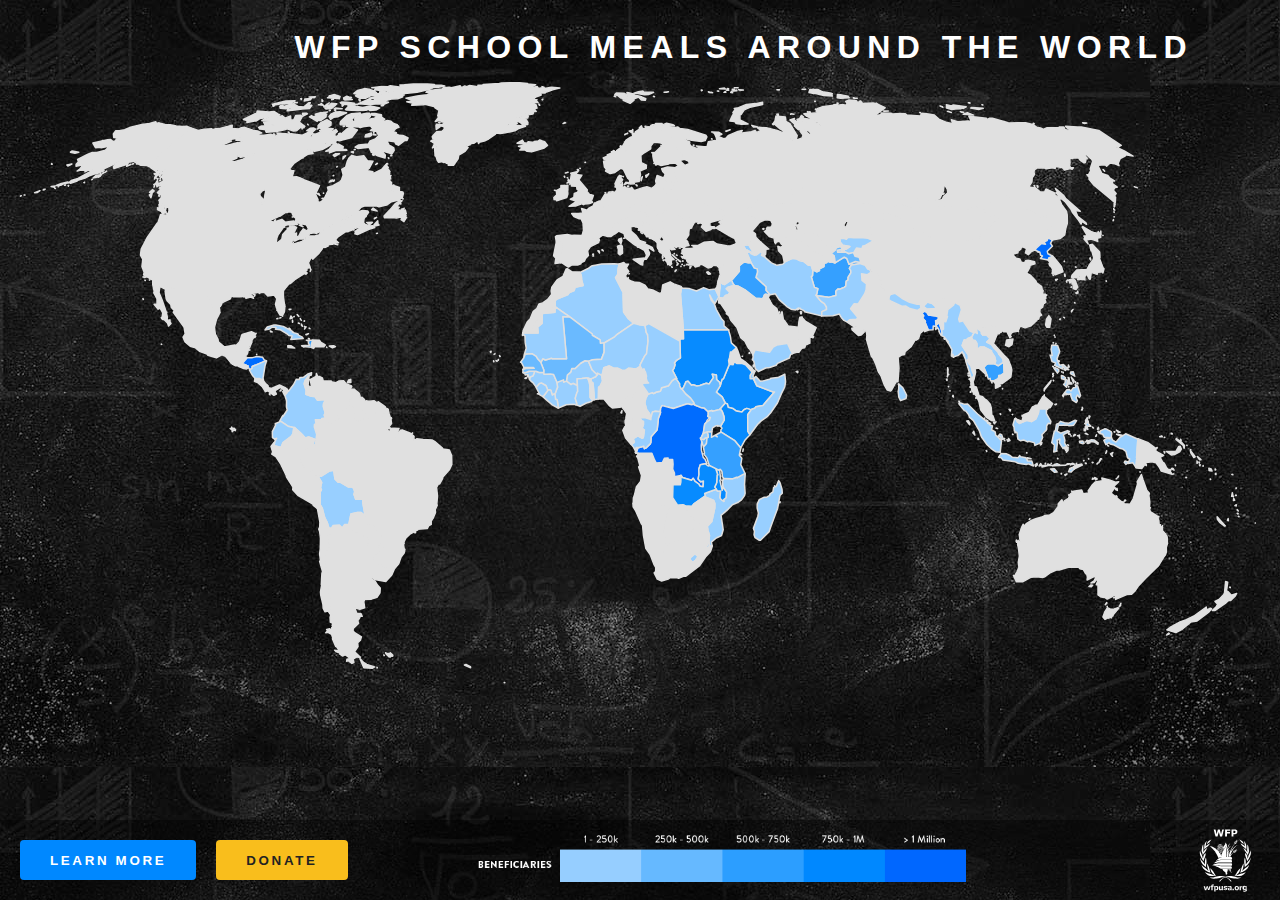
==== index.html @ 990f0ccc "smaller logo" ====
<!DOCTYPE html>
<html lang="en"><head>
<meta http-equiv="content-type" content="text/html; charset=UTF-8">
        <title>World Map Example</title>
        <link rel="stylesheet" type="text/css" href="css/main.css">
		<script src="mapdata.js"></script>
		<script src="worldmap.js"></script>
    </head>
    <body>
    <section class="worldmap">
    	<div class="title">
			<h1>WFP School Meals Around The World</h1>
		</div>
	<div id="map"></div>
	</section>
	<footer>
		<a href="http://wfpusa.org/backtoschool"><button class="learnmore">Learn more</button></a><a href="https://secure2.convio.net/fwfp/site/Donation2;jsessionid=A2183AB97E0298DFB4366C9BB7723C43.app261a?df_id=2721&2721.donation=form1&s_src=b2s_splash_page"><button class="donate">Donate</button></a>
		<img class="map-key" src="map_images/map-key.png" width="490" height="48">
		<img src="map_images/wfp-logo.svg" width="70" height="70">
	</footer>
	
	</body>
</html>
---- css/main.css ----
body {
    background-image: url('../map_images/chalkboard.jpg');
    overflow: hidden;
}

.worldmap {
	text-align: center;
}

.title

h1 {
	position: absolute;
	left: 23%;
	font-family: 'Brandon Grotesque', Helvetice Neue, sans-serif;
	color: #fff;
	text-transform: uppercase;
	letter-spacing: .2em;
	z-index: 2;

}

/* Popup Modal */

#tt_sm {
	max-width: 400px;
}


/* Popup Country Title */

#tt_name_sm {
	font-family: 'Brandon Grotesque', Helvetice Neue, sans-serif;
	text-transform: uppercase;
	letter-spacing: .1em;
	font-size: 16px;
}


/* Popup Body Text */

#tt_custom_sm {
	font-family: Georgia, serif;
	line-height: 1.5em;
}

footer {
	position: absolute;
	bottom: 0;
	left: 0;
	background: rgba(0,0,0,.4);
	width: 100%;
	height: 80px;
}

footer button {
	background: #0088ff;
	color: #fff;
	float: left;
	cursor: pointer;
	margin-top: 20px;
	margin-left: 20px;
	border: 0;
	border-radius: 4px;
	padding: 0px 30px;
	height: 40px;
	font-family: 'Brandon Grotesque', Helvetice Neue, sans-serif;
	font-weight: 700;
	letter-spacing: .2em;
	text-transform: uppercase;
}

.donate {
	background: #f9be1c;
	color: #222;
}

.donate:hover {
	background: #ffd76b;
}

.learnmore:hover {
	background: #48aaff;
}


footer img {
	float: right;
	margin-top: 5px;
	margin-right: 20px;
	cursor: pointer;
}

.map-key {
	float: left;
	margin-left: 10%;
	margin-top: 14px;
}
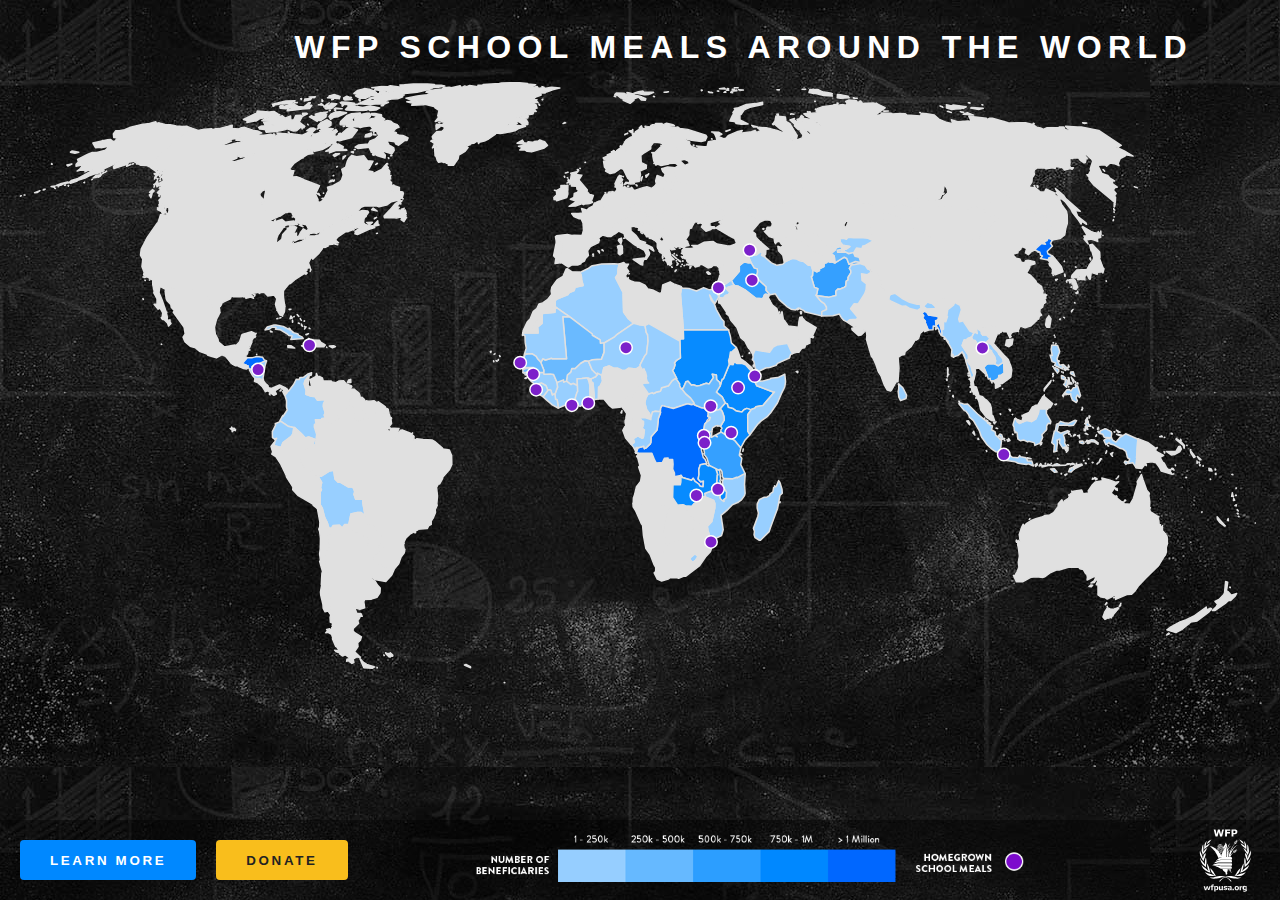
==== commit ba96a21d: "location markers" ====
--- a/index.html
+++ b/index.html
@@ -15,7 +15,7 @@
 	</section>
 	<footer>
 		<a href="http://wfpusa.org/backtoschool"><button class="learnmore">Learn more</button></a><a href="https://secure2.convio.net/fwfp/site/Donation2;jsessionid=A2183AB97E0298DFB4366C9BB7723C43.app261a?df_id=2721&2721.donation=form1&s_src=b2s_splash_page"><button class="donate">Donate</button></a>
-		<img class="map-key" src="map_images/map-key.png" width="490" height="48">
+		<img class="map-key" src="map_images/map-key.png" width="548" height="48">
 		<img src="map_images/wfp-logo.svg" width="70" height="70">
 	</footer>
 	
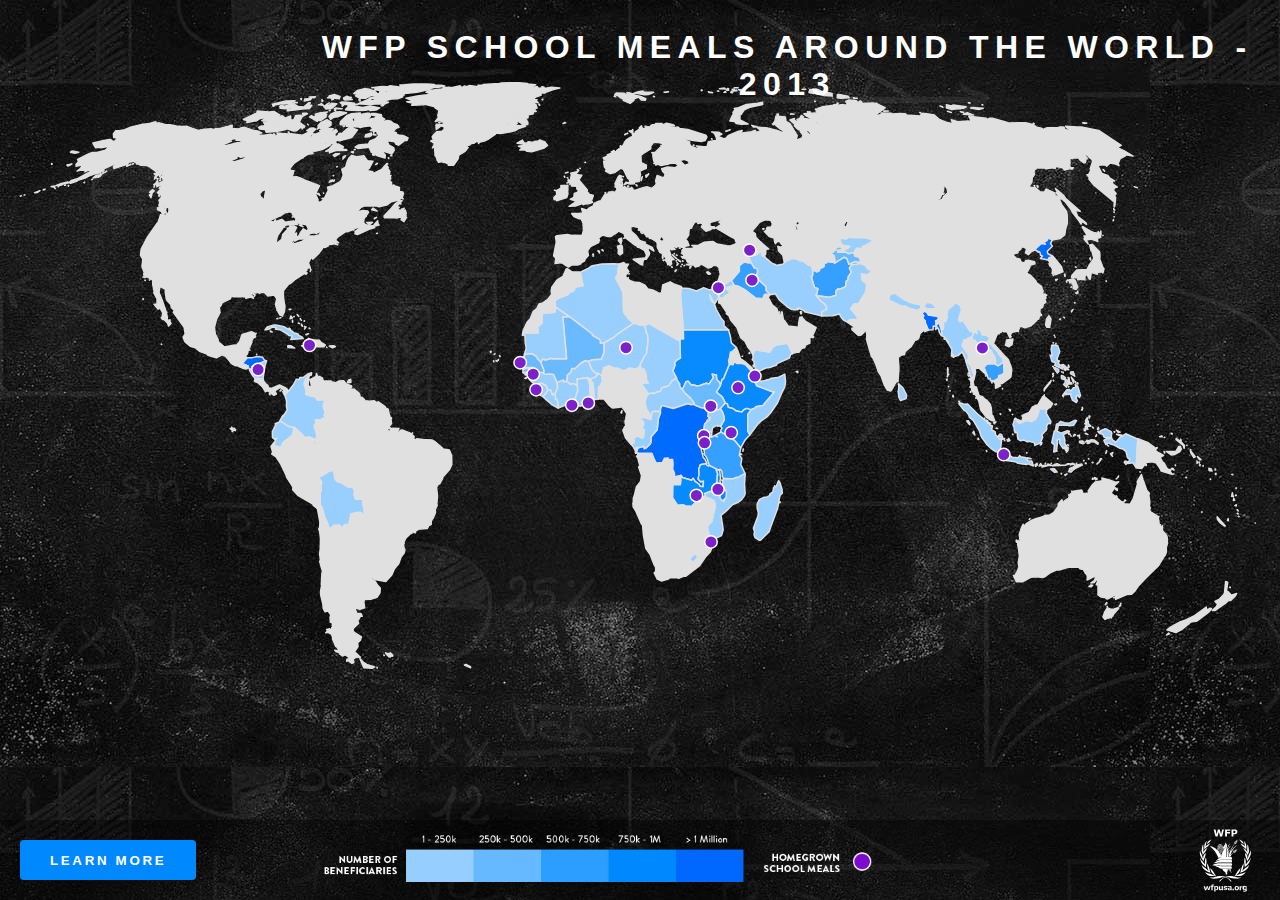
==== commit b790e256: "aliya's changes" ====
--- a/index.html
+++ b/index.html
@@ -9,14 +9,14 @@
     <body>
     <section class="worldmap">
     	<div class="title">
-			<h1>WFP School Meals Around The World</h1>
+			<h1>WFP School Meals Around The World - 2013</h1>
 		</div>
 	<div id="map"></div>
 	</section>
 	<footer>
-		<a href="http://wfpusa.org/backtoschool"><button class="learnmore">Learn more</button></a><a href="https://secure2.convio.net/fwfp/site/Donation2;jsessionid=A2183AB97E0298DFB4366C9BB7723C43.app261a?df_id=2721&2721.donation=form1&s_src=b2s_splash_page"><button class="donate">Donate</button></a>
+		<a href="http://wfpusa.org/backtoschool"><button class="learnmore">Learn more</button></a>
 		<img class="map-key" src="map_images/map-key.png" width="548" height="48">
-		<img src="map_images/wfp-logo.svg" width="70" height="70">
+		<a href="http://wfpusa.org"><img src="map_images/wfp-logo.svg" width="70" height="70"></a>
 	</footer>
 	
 	</body>
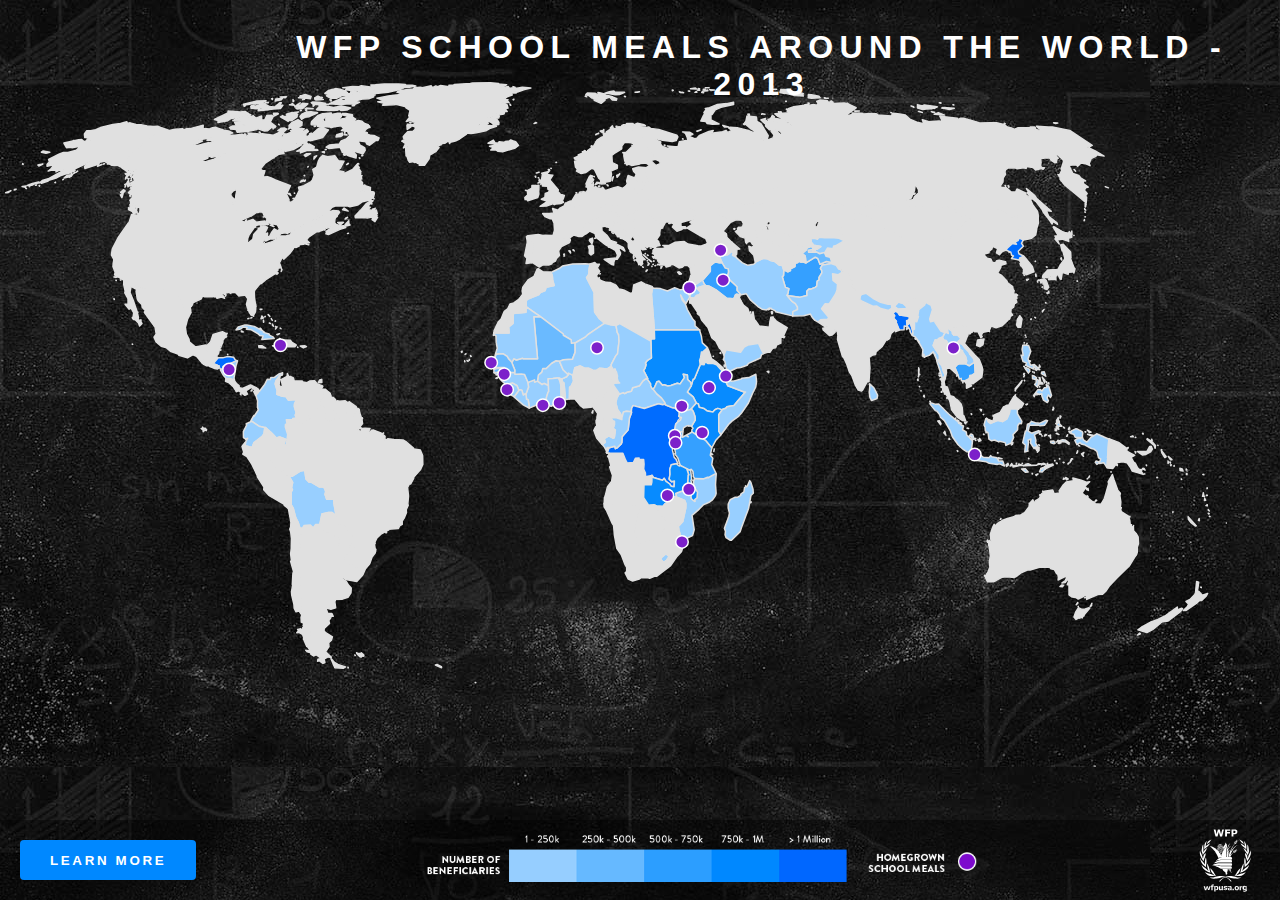
==== commit a38cec9a: "add tooltip to key" ====
--- a/index.html
+++ b/index.html
@@ -15,7 +15,9 @@
 	</section>
 	<footer>
 		<a href="http://wfpusa.org/backtoschool"><button class="learnmore">Learn more</button></a>
-		<img class="map-key" src="map_images/map-key.png" width="548" height="48">
+		<img class="map-key" src="map_images/map-key.png" width="421" height="48">
+		<a data-tooltip="Meals that are produced by local farmers, boosting both children’s nutrition and the country’s economy."><img class="homegrown" src="map_images/homegrown.png" width="109" height="48">
+		</a>
 		<a href="http://wfpusa.org"><img src="map_images/wfp-logo.svg" width="70" height="70"></a>
 	</footer>
 	
--- a/css/main.css
+++ b/css/main.css
@@ -1,6 +1,7 @@
 body {
     background-image: url('../map_images/chalkboard.jpg');
     overflow: hidden;
+    margin-left: -50px;
 }
 
 .worldmap {
@@ -11,7 +12,7 @@
 
 h1 {
 	position: absolute;
-	left: 23%;
+	left:19%;
 	font-family: 'Brandon Grotesque', Helvetice Neue, sans-serif;
 	color: #fff;
 	text-transform: uppercase;
@@ -93,7 +94,86 @@
 
 .map-key {
 	float: left;
-	margin-left: 10%;
+	margin-left: 18%;
 	margin-top: 14px;
 }
 
+.homegrown {
+	float: left;
+	margin-top: 14px;
+	position: relative;
+	z-index: 2;
+	cursor: pointer;
+}
+
+
+
+/* Add this attribute to the element that needs a tooltip */
+[data-tooltip] {
+	position: relative;
+	z-index: 2;
+	cursor: pointer;
+}
+
+/* Hide the tooltip content by default */
+[data-tooltip]:before,
+[data-tooltip]:after {
+  visibility: hidden;
+	-ms-filter: "progid:DXImageTransform.Microsoft.Alpha(Opacity=0)";
+	filter: progid:DXImageTransform.Microsoft.Alpha(Opacity=0);
+	opacity: 0;
+	pointer-events: none;
+}
+
+/* Position tooltip above the element */
+[data-tooltip]:before {
+	position: absolute;
+	bottom: 150%;
+	margin-bottom: 5px;
+	margin-left: -10px;
+	padding: 7px;
+	width: 160px;
+	-webkit-border-radius: 3px;
+	-moz-border-radius:    3px;
+	border-radius:         3px;
+	background-color: #000;
+	color: #fff;
+	content: attr(data-tooltip);
+	font-size: 14px;
+	line-height: 1.2;
+}
+
+/* Triangle hack to make tooltip look like a speech bubble */
+[data-tooltip]:after {
+	position: absolute;
+	bottom: 150%;
+	left: 50%;
+	margin-left: -5px;
+	width: 0;
+	border-top: 5px solid #000;
+	border-top: 5px solid hsla(0, 0%, 20%, 0.9);
+	border-right: 5px solid transparent;
+	border-left: 5px solid transparent;
+	content: " ";
+	font-size: 0;
+	line-height: 0;
+}
+
+/* Show tooltip content on hover */
+[data-tooltip]:hover:before,
+[data-tooltip]:hover:after {
+	visibility: visible;
+	-ms-filter: "progid:DXImageTransform.Microsoft.Alpha(Opacity=100)";
+	filter: progid:DXImageTransform.Microsoft.Alpha(Opacity=100);
+	opacity: 1;
+}
+
+a.tooltip {outline:none; }
+a.tooltip:hover {text-decoration:none;} 
+
+a.tooltip:hover span{
+    display:inline; 
+    position:absolute; 
+    color:#111;
+    border:1px solid #DCA; 
+    background:#fffAF0;}
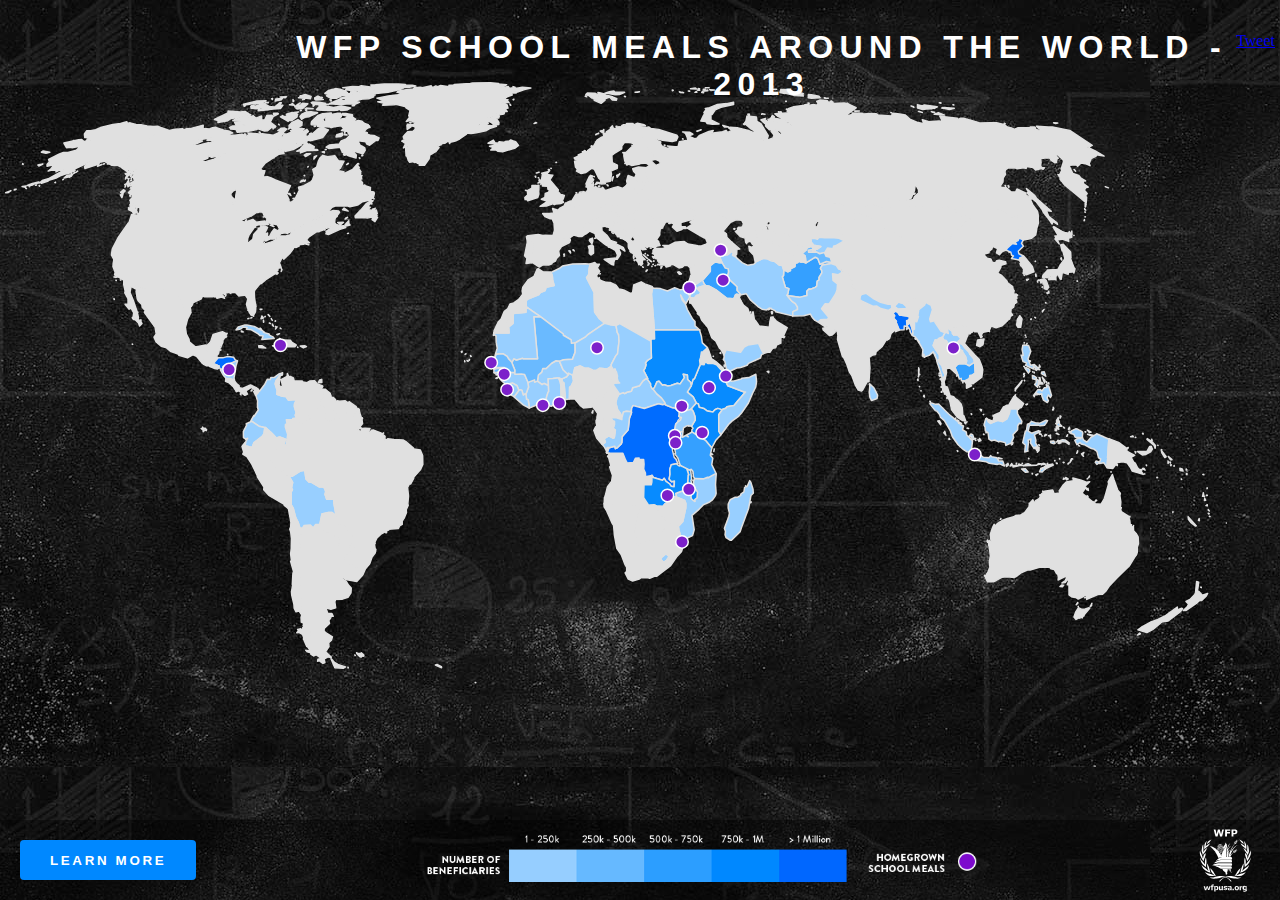
==== commit fac75713: "adding twitter" ====
--- a/index.html
+++ b/index.html
@@ -7,10 +7,28 @@
 		<script src="worldmap.js"></script>
     </head>
     <body>
+    <div id="fb-root"></div>
+		<script>(function(d, s, id) {
+		  var js, fjs = d.getElementsByTagName(s)[0];
+		  if (d.getElementById(id)) return;
+		  js = d.createElement(s); js.id = id;
+		  js.src = "//connect.facebook.net/en_US/sdk.js#xfbml=1&appId=209385899097557&version=v2.0";
+		  fjs.parentNode.insertBefore(js, fjs);
+		}(document, 'script', 'facebook-jssdk'));
+		</script>
+
+		<script>!function(d,s,id){var js,fjs=d.getElementsByTagName(s)[0];if(!d.getElementById(id)){js=d.createElement(s);js.id=id;js.src="https://platform.twitter.com/widgets.js";fjs.parentNode.insertBefore(js,fjs);}}(document,"script","twitter-wjs");
+		</script>
+
     <section class="worldmap">
     	<div class="title">
-			<h1>WFP School Meals Around The World - 2013</h1>
+			<a href="http://wfpusa.org/backtoschool"><h1>WFP School Meals Around The World - 2013</h1></a>
 		</div>
+
+		<div class="fb-share-button" data-href="http://wfpusa.org/schoolmealsmap" data-width="100">
+		</div>
+		<a href="https://twitter.com/share" class="twitter-share-button" data-lang="en" data-text="Where in the world does the World Food Programme feed kids in school? Check out this map to find out -->" data-url="http://wfpusa.org/schoolmealsmap" rel="canonical">Tweet</a>
+
 	<div id="map"></div>
 	</section>
 	<footer>
@@ -21,6 +39,7 @@
 		<a href="http://wfpusa.org"><img src="map_images/wfp-logo.svg" width="70" height="70"></a>
 	</footer>
 	
+	
 	</body>
 </html>
       
--- a/css/main.css
+++ b/css/main.css
@@ -2,6 +2,20 @@
     background-image: url('../map_images/chalkboard.jpg');
     overflow: hidden;
     margin-left: -50px;
+}
+
+.fb-share-button {
+	position: absolute;
+	top: 50px;
+	right: 40px;
+	z-index: 10;
+}
+
+.twitter-share-button {
+	position: absolute;
+	top: 32px;
+	right: 5px;
+	z-index: 10;
 }
 
 .worldmap {
@@ -136,8 +150,8 @@
 	-webkit-border-radius: 3px;
 	-moz-border-radius:    3px;
 	border-radius:         3px;
-	background-color: #000;
-	color: #fff;
+	background-color: #f9be1c;
+	color: #333;
 	content: attr(data-tooltip);
 	font-size: 14px;
 	line-height: 1.2;
@@ -168,12 +182,4 @@
 	opacity: 1;
 }
 
-a.tooltip {outline:none; }
-a.tooltip:hover {text-decoration:none;} 
 
-a.tooltip:hover span{
-    display:inline; 
-    position:absolute; 
-    color:#111;
-    border:1px solid #DCA; 
-    background:#fffAF0;}
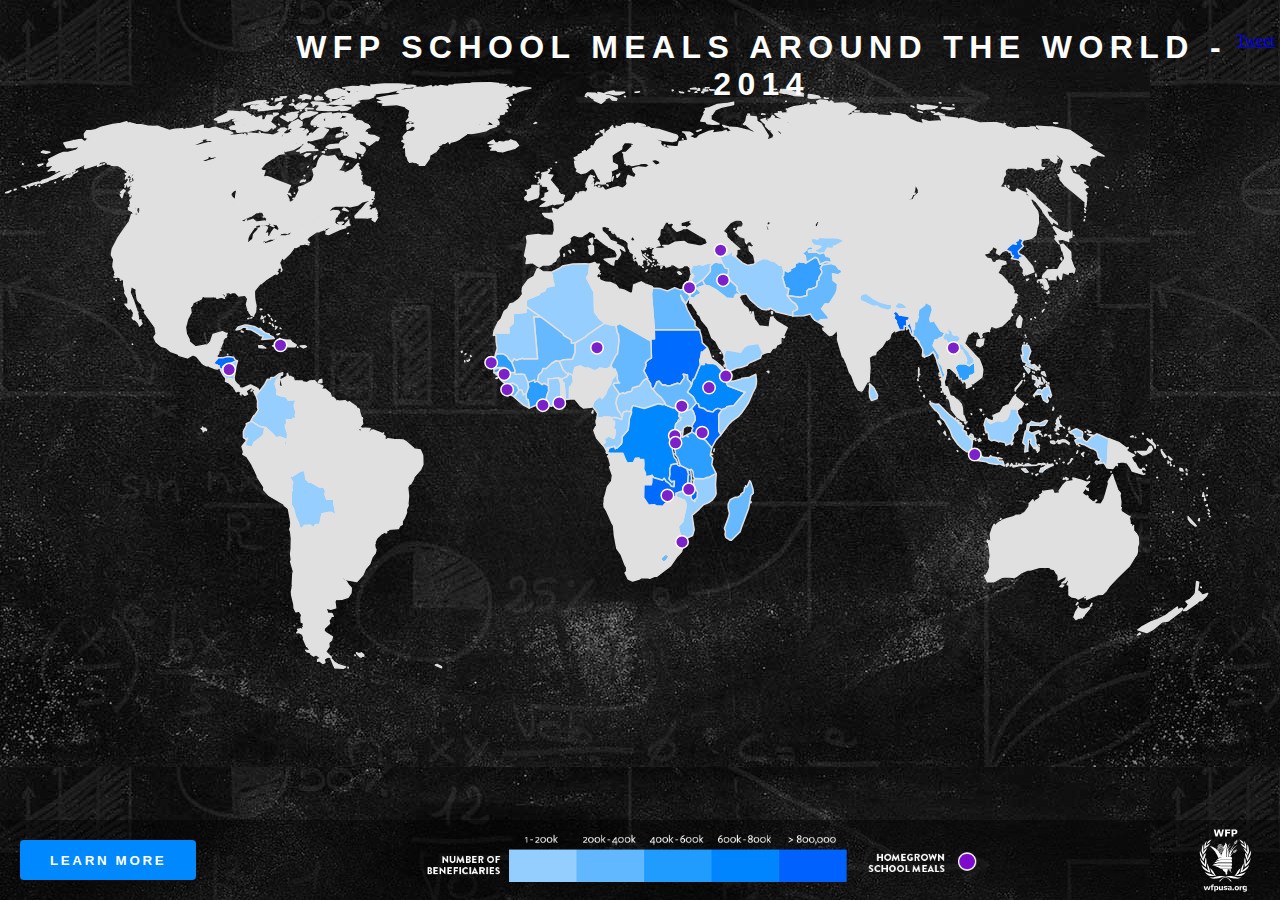
==== commit edabba06: "replace with 2014 data" ====
--- a/index.html
+++ b/index.html
@@ -8,25 +8,18 @@
     </head>
     <body>
     <div id="fb-root"></div>
-		<script>(function(d, s, id) {
-		  var js, fjs = d.getElementsByTagName(s)[0];
-		  if (d.getElementById(id)) return;
-		  js = d.createElement(s); js.id = id;
-		  js.src = "//connect.facebook.net/en_US/sdk.js#xfbml=1&appId=209385899097557&version=v2.0";
-		  fjs.parentNode.insertBefore(js, fjs);
-		}(document, 'script', 'facebook-jssdk'));
-		</script>
+		
 
 		<script>!function(d,s,id){var js,fjs=d.getElementsByTagName(s)[0];if(!d.getElementById(id)){js=d.createElement(s);js.id=id;js.src="https://platform.twitter.com/widgets.js";fjs.parentNode.insertBefore(js,fjs);}}(document,"script","twitter-wjs");
 		</script>
 
     <section class="worldmap">
     	<div class="title">
-			<a href="http://wfpusa.org/backtoschool"><h1>WFP School Meals Around The World - 2013</h1></a>
+			<a href="http://wfpusa.org/backtoschool"><h1>WFP School Meals Around The World - 2014</h1></a>
 		</div>
 
-		<div class="fb-share-button" data-href="http://wfpusa.org/schoolmealsmap" data-width="100">
-		</div>
+		<!-- <div class="fb-share-button" data-href="http://wfpusa.org/schoolmealsmap" data-width="100">
+		</div> -->
 		<a href="https://twitter.com/share" class="twitter-share-button" data-lang="en" data-text="Where in the world does the World Food Programme feed kids in school? Check out this map to find out -->" data-url="http://wfpusa.org/schoolmealsmap" rel="canonical">Tweet</a>
 
 	<div id="map"></div>
--- a/css/main.css
+++ b/css/main.css
@@ -6,8 +6,9 @@
 
 .fb-share-button {
 	position: absolute;
-	top: 50px;
-	right: 40px;
+	background: #fff;
+	top: 32px;
+	right: 35px;
 	z-index: 10;
 }
 
